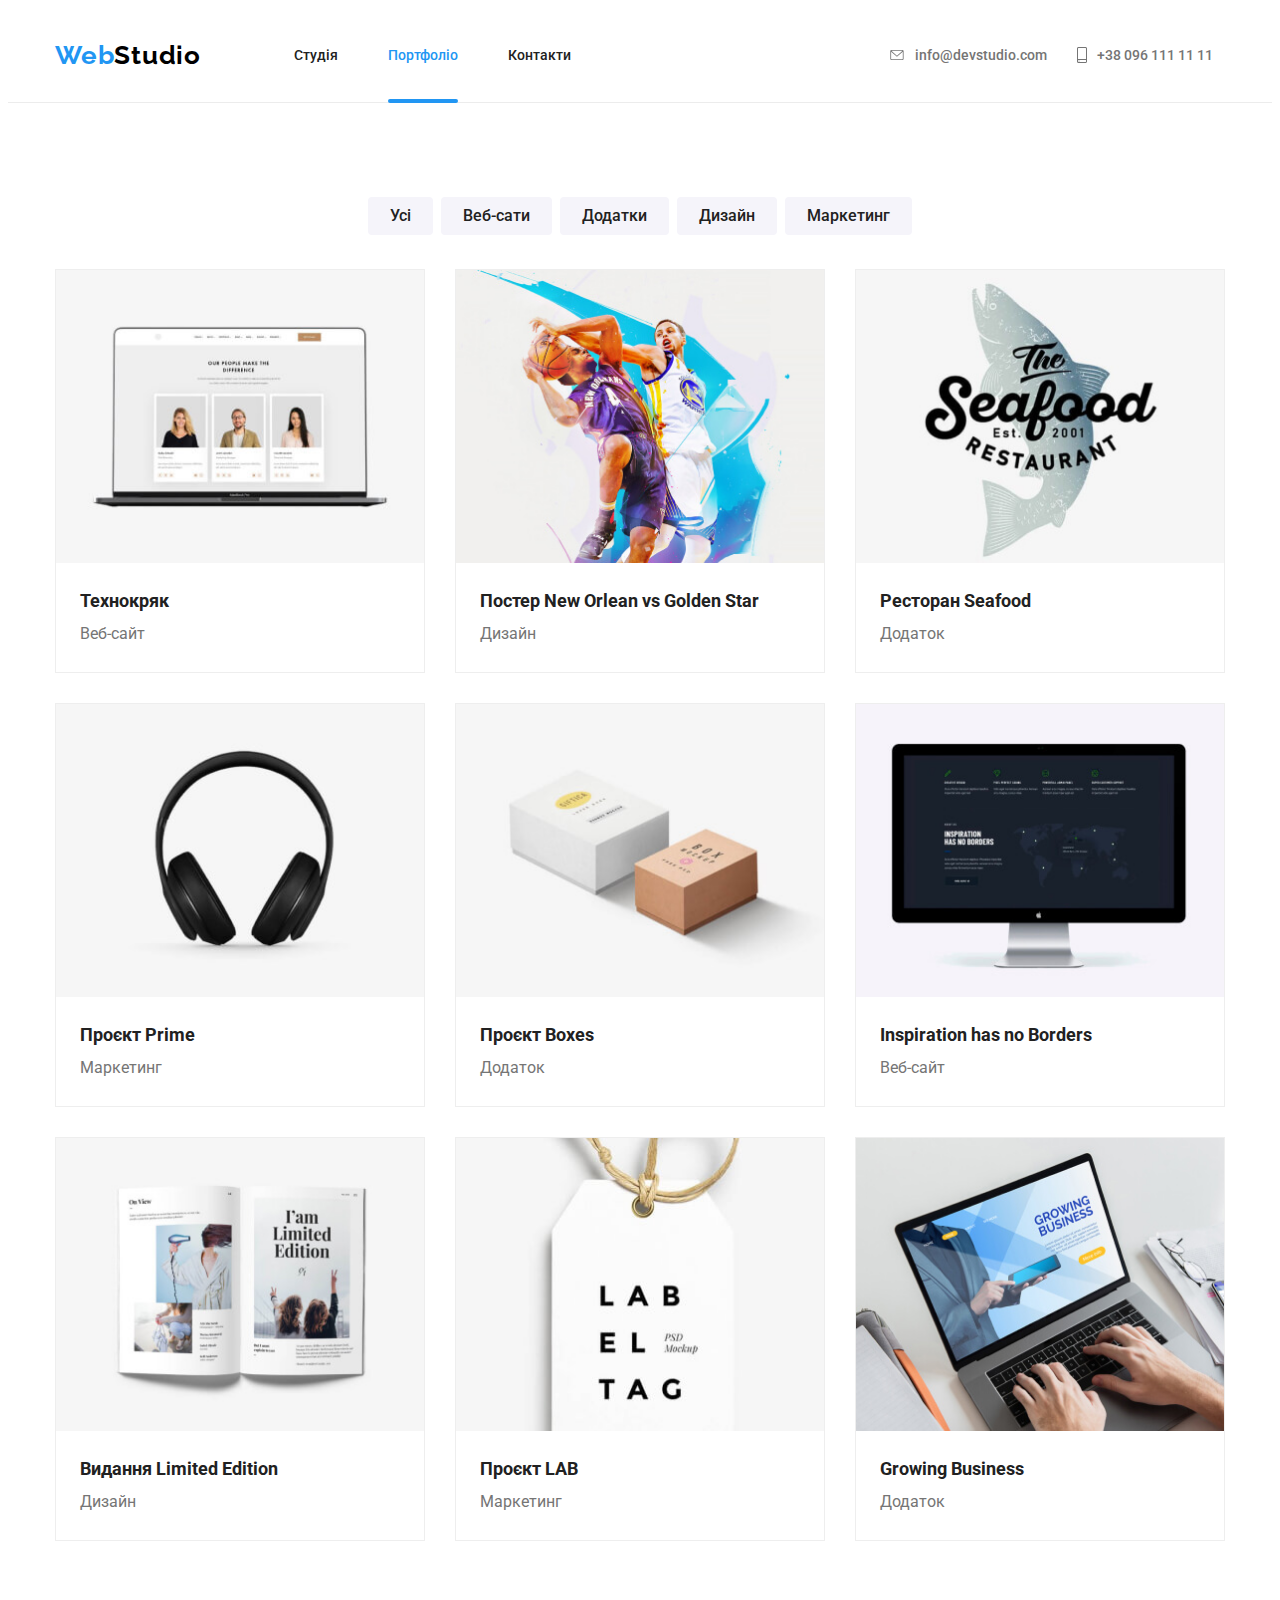
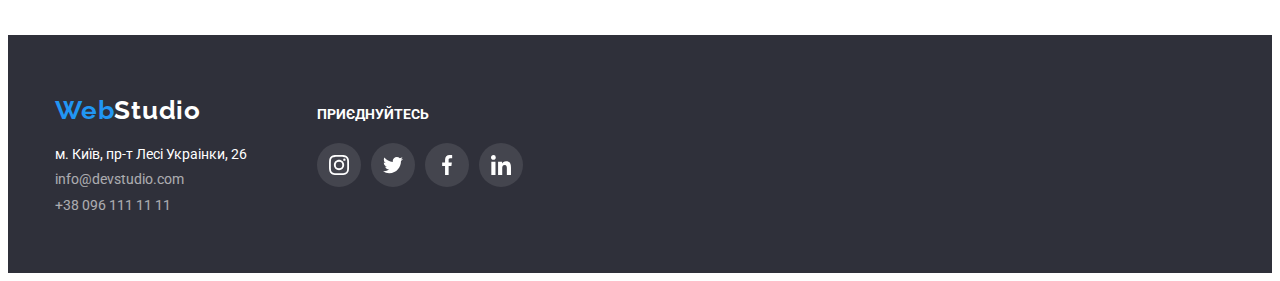
==== portfolio.html @ 398fbf96 "Add files via upload" ====
<!DOCTYPE html>
<html lang="uk">
  <head>
    <meta charset="UTF-8" />
    <meta http-equiv="X-UA-Compatible" content="IE=edge" />
    <meta name="viewport" content="width=device-width, initial-scale=1.0" />
    <title>Web studio</title>
    <link rel="preconnect" href="https://fonts.googleapis.com" />
    <link rel="preconnect" href="https://fonts.gstatic.com" crossorigin />
    <link
      href="https://fonts.googleapis.com/css2?family=Raleway:wght@700&family=Roboto:wght@400;500;700;900&display=swap"
      rel="stylesheet"
    />
    <link
      rel="stylesheet"
      href="https://cdnjs.cloudflare.com/ajax/libs/modern-normalize/1.1.0/modern-normalize.min.css"
      integrity="sha512-wpPYUAdjBVSE4KJnH1VR1HeZfpl1ub8YT/NKx4PuQ5NmX2tKuGu6U/JRp5y+Y8XG2tV+wKQpNHVUX03MfMFn9Q=="
      crossorigin="anonymous"
      referrerpolicy="no-referrer"
    />
    <link rel="stylesheet" href="./css/styles.css" />
  </head>
  <body>
    <header class="header">
      <div class="container">
        <nav class="header-nav">
          <a lang="en" class="link logo" href="./index.html"
            >Web<span class="logo-second-part">Studio</span></a
          >
          <ul class="list list-header-menu">
            <li class="left-header-item">
              <a class="link" href="./index.html">Студія</a>
            </li>
            <li class="left-header-item">
              <a class="link current" href="./portfolio.html">Портфоліо</a>
            </li>
            <li class="left-header-item">
              <a class="link" href="#">Контакти</a>
            </li>
          </ul>

          <ul class="list list-header-contacts">
            <li>
              <a class="link header-contacts" href="mailto:info@devstudio.com"
                ><svg class="icon-header" width="16" height="10">
                  <use href="./images/icons.svg#icon-envelope"></use></svg
                >info@devstudio.com</a
              >
            </li>
            <li>
              <a class="link header-contacts" href="tel:++380961111111"
                ><svg class="icon-header" width="10" height="16">
                  <use href="./images/icons.svg#icon-smartphone"></use></svg
                >+38 096 111 11 11</a
              >
            </li>
          </ul>
        </nav>
      </div>
    </header>
    <main>
      <!-- Головна секція -->
      <section class="section">
        <div class="container">
          <h1 class="visually-hidden">Project filter</h1>
          <ul class="list list-btn">
            <li class="btn">
              <button class="btn-portfolio" type="button">Усі</button>
            </li>
            <li class="btn">
              <button class="btn-portfolio" type="button">Веб-сати</button>
            </li>
            <li class="btn">
              <button class="btn-portfolio" type="button">Додатки</button>
            </li>
            <li class="btn">
              <button class="btn-portfolio" type="button">Дизайн</button>
            </li>
            <li class="btn">
              <button class="btn-portfolio" type="button">Маркетинг</button>
            </li>
          </ul>
          <ul class="list list-item">
            <li class="item">
              <div class="item-thumb">
                <img
                  src="./images/img_(5).jpg"
                  width="370"
                  alt="ноутбук із зображенням веб-сайту з трьома людьми"
                />
                <div class="item-overlay-text">
                  <p>
                    Ресурс пропонує комплексні пропозиції з різним рівнем
                    функціоналу та сервісів. Все це дозволить відвідувачу
                    отримати вичерпні відомості про компанію чи приватну особу.
                  </p>
                </div>
              </div>
              <div class="list-item-text">
                <h2 class="portfolio-title">Технокряк</h2>
                <p class="portfolio-text">Веб-сайт</p>
              </div>
            </li>
            <li class="item">
              <div class="item-thumb">
                <img
                  src="./images/img_(6).jpg"
                  width="370"
                  alt="постер з двома баскетболістами"
                />
                <div class="item-overlay-text">
                  <p>
                    Ресурс пропонує комплексні пропозиції з різним рівнем
                    функціоналу та сервісів. Все це дозволить відвідувачу
                    отримати вичерпні відомості про компанію чи приватну особу.
                  </p>
                </div>
              </div>
              <div class="list-item-text">
                <h2 class="portfolio-title">
                  Постер New Orlean vs Golden Star
                </h2>
                <p class="portfolio-text">Дизайн</p>
              </div>
            </li>
            <li class="item">
              <div class="item-thumb">
                <img
                  src="./images/img_(7).jpg"
                  width="370"
                  alt="логотип додатку ресторану"
                />
                <div class="item-overlay-text">
                  <p>
                    Ресурс пропонує комплексні пропозиції з різним рівнем
                    функціоналу та сервісів. Все це дозволить відвідувачу
                    отримати вичерпні відомості про компанію чи приватну особу.
                  </p>
                </div>
              </div>

              <div class="list-item-text">
                <h2 class="portfolio-title">Ресторан Seafood</h2>
                <p class="portfolio-text">Додаток</p>
              </div>
            </li>
            <li class="item">
              <div class="item-thumb">
                <img
                  src="./images/img_(8).jpg"
                  width="370"
                  alt="чорні навушники на світлому фоні"
                />
                <div class="item-overlay-text">
                  <p>
                    Ресурс пропонує комплексні пропозиції з різним рівнем
                    функціоналу та сервісів. Все це дозволить відвідувачу
                    отримати вичерпні відомості про компанію чи приватну особу.
                  </p>
                </div>
              </div>

              <div class="list-item-text">
                <h2 class="portfolio-title">Проєкт Prime</h2>
                <p class="portfolio-text">Маркетинг</p>
              </div>
            </li>
            <li class="item">
              <div class="item-thumb">
                <img
                  src="./images/img_(9).jpg"
                  width="370"
                  alt="біла та коричнева коробки на світлому фоні"
                />
                <div class="item-overlay-text">
                  <p>
                    Ресурс пропонує комплексні пропозиції з різним рівнем
                    функціоналу та сервісів. Все це дозволить відвідувачу
                    отримати вичерпні відомості про компанію чи приватну особу.
                  </p>
                </div>
              </div>

              <div class="list-item-text">
                <h2 class="portfolio-title">Проєкт Boxes</h2>
                <p class="portfolio-text">Додаток</p>
              </div>
            </li>
            <li class="item">
              <div class="item-thumb">
                <img
                  src="./images/img_(10).jpg"
                  width="370"
                  alt="комп'ютер із зображенням сайту"
                />
                <div class="item-overlay-text">
                  <p>
                    Ресурс пропонує комплексні пропозиції з різним рівнем
                    функціоналу та сервісів. Все це дозволить відвідувачу
                    отримати вичерпні відомості про компанію чи приватну особу.
                  </p>
                </div>
              </div>

              <div class="list-item-text">
                <h2 class="portfolio-title">Inspiration has no Borders</h2>
                <p class="portfolio-text">Веб-сайт</p>
              </div>
            </li>
            <li class="item">
              <div class="item-thumb">
                <img
                  src="./images/img_(11).jpg"
                  width="370"
                  alt="розгорнутий журналу з картинками"
                />
                <div class="item-overlay-text">
                  <p>
                    Ресурс пропонує комплексні пропозиції з різним рівнем
                    функціоналу та сервісів. Все це дозволить відвідувачу
                    отримати вичерпні відомості про компанію чи приватну особу.
                  </p>
                </div>
              </div>

              <div class="list-item-text">
                <h2 class="portfolio-title">Видання Limited Edition</h2>
                <p class="portfolio-text">Дизайн</p>
              </div>
            </li>
            <li class="item">
              <div class="item-thumb">
                <img
                  src="./images/img_(12).jpg"
                  width="370"
                  alt="біла бирка на нитці"
                />
                <div class="item-overlay-text">
                  <p>
                    Ресурс пропонує комплексні пропозиції з різним рівнем
                    функціоналу та сервісів. Все це дозволить відвідувачу
                    отримати вичерпні відомості про компанію чи приватну особу.
                  </p>
                </div>
              </div>

              <div class="list-item-text">
                <h2 class="portfolio-title">Проєкт LAB</h2>
                <p class="portfolio-text">Маркетинг</p>
              </div>
            </li>
            <li class="item">
              <div class="item-thumb">
                <img
                  src="./images/img_(13).jpg"
                  width="370"
                  alt="ноутбук із зображенням додатку"
                />
                <div class="item-overlay-text">
                  <p>
                    Ресурс пропонує комплексні пропозиції з різним рівнем
                    функціоналу та сервісів. Все це дозволить відвідувачу
                    отримати вичерпні відомості про компанію чи приватну особу.
                  </p>
                </div>
              </div>

              <div class="list-item-text">
                <h2 class="portfolio-title">Growing Business</h2>
                <p class="portfolio-text">Додаток</p>
              </div>
            </li>
          </ul>
        </div>
      </section>
    </main>
    <footer class="footer-bgc">
      <div class="container">
        <div class="contacts-social">
          <div class="logo-contact">
            <a lang="en" class="link logo-footer" href="./index.html"
              >Web<span class="footer-logo-second-part">Studio</span></a
            >
            <address class="footer-address">
              <ul class="list list-footer">
                <li>
                  <a
                    class="link footer-link"
                    href="https://goo.gl/maps/CPtrU1FHBa2aNyZL9"
                    target="_blank"
                    rel="noopener noreferrer nofollow"
                    >м. Київ, пр-т Лесі Украінки, 26</a
                  >
                </li>
                <li>
                  <a
                    class="link footer-link opacity-link"
                    href="mailto:info@devstudio.com"
                    >info@devstudio.com</a
                  >
                </li>
                <li>
                  <a
                    class="link footer-link opacity-link"
                    href="tel:++380961111111"
                    >+38 096 111 11 11</a
                  >
                </li>
              </ul>
            </address>
          </div>
          <div class="footer-social-link">
            <h2 class="footer-injoin">приєднуйтесь</h2>
            <ul class="list-footer-social">
              <li>
                <a class="link-footer-social" href="#"
                  ><svg class="icon-footer-social" width="20" height="20">
                    <use href="./images/icons.svg#icon-instagram"></use></svg
                ></a>
              </li>
              <li>
                <a class="link-footer-social" href="#"
                  ><svg class="icon-footer-social" width="20" height="20">
                    <use href="./images/icons.svg#icon-twitter"></use></svg
                ></a>
              </li>
              <li>
                <a class="link-footer-social" href="#"
                  ><svg class="icon-footer-social" width="20" height="20">
                    <use href="./images/icons.svg#icon-facebook"></use></svg
                ></a>
              </li>
              <li>
                <a class="link-footer-social" href="#"
                  ><svg class="icon-footer-social" width="20" height="20">
                    <use href="./images/icons.svg#icon-linkedin"></use></svg
                ></a>
              </li>
            </ul>
          </div>
        </div>
      </div>
    </footer>
  </body>
</html>
---- css/styles.css ----
:root {
  --primary-text-color: #212121;
  --secondary-text-color: #757575;
  --design-color: rgba(33, 150, 243, 1);
  --white-color: #ffffff;
  --dark-bgc: #2f303a;
  --light-bgc: #f5f4fa;
  --active-button: #188ce8;
  --logo-second-part-color: #000000;
  --primary-icons-color: #afb1b8;
  --timing-function: cubic-bezier(0.4, 0, 0.2, 1);
}

* {
  box-sizing: border-box;
}

body {
  font-family: "Roboto", "Raleway", sans-serif;
  color: var(--primary-text-color);
  font-size: 14px;
  font-weight: 400;
}

ul {
  list-style-type: none;
}

h1,
h2,
h3,
h4,
h5,
h6,
p,
ul {
  margin: 0;
  padding: 0;
}

img {
  display: block;
  max-width: 100%;
  height: auto;
}

.list {
  list-style: none;
  padding-left: 0;
  margin: 0;
}

.section {
  padding: 94px 0;
}

.container {
  width: 1200px;
  padding: 0 15px;
  margin: 0 auto;
}

/* UI components */
.link {
  position: relative;
  /* padding: 30px; */
  text-decoration: none;
  color: var(--primary-text-color);
  font-weight: 500;
  line-height: 1.17;
  transition: color 250ms var(--timing-function);
}
.link:hover,
.link:focus {
  color: var(--design-color);
}

.current {
  color: var(--design-color);
}

.current::after {
  content: "";
  position: absolute;
  left: 0;
  bottom: 0;
  margin-bottom: -40px;
  width: 100%;
  height: 4px;
  background-color: var(--design-color);
  border-radius: 2px;
}
/* WebStudio-logo*/
.logo {
  margin-right: 93px;
  font-size: 26px;
  font-weight: 700;
  line-height: 1.17;
  letter-spacing: 0.03em;
  font-family: "Raleway", sans-serif;
  color: var(--design-color);
}
.logo-second-part {
  color: var(--logo-second-part-color);
}

.header-contacts {
  color: var(--secondary-text-color);
  display: flex;
  align-items: center;
  gap: 10px;
}
.footer-link {
  color: var(--white-color);
  font-weight: 400;
}
.opacity-link {
  opacity: 60%;
}
.btn-studia {
  display: block;
  margin-right: auto;
  margin-left: auto;
  background-color: var(--design-color);
  color: var(--white-color);
  box-shadow: 0px 4px 4px rgba(0, 0, 0, 0.15);
  border-radius: 4px;
  width: 216px;
  height: 50px;
  cursor: pointer;
  font-family: inherit;
  font-size: 16px;
  font-weight: 700;
  line-height: 1.88;
  border: transparent;
  transition: color 250ms var(--timing-function),
    background-color 250ms var(--timing-function);
}
.btn-studia:hover,
.btn-studia:focus {
  color: var(--white-color);
  background-color: var(--active-button);
}

/*Header*/
.header {
  padding: 32px 0;
  border-bottom: 1px solid #ececec;
}

.header-nav {
  display: flex;
  align-items: center;
}

.list-header-menu {
  display: flex;
}
.list-header-contacts {
  display: flex;
  gap: 30px;
}

.left-header-item {
  margin-right: 50px;
}

.left-header-item:last-child {
  margin-right: 318px;
}

.right-header-item:last-child {
  margin: 0;
}

.icon-header {
  fill: currentColor;
}

.icon-header:hover,
.icon-header:focus {
  fill: currentColor;
}

/*Hero Sections */
.hero-title {
  margin: 0 auto 30px;
  min-width: 696px;
  color: var(--white-color);
  text-transform: uppercase;
  text-align: center;
  font-size: 44px;
  line-height: 1.36;
  font-weight: 900;
}

.hero-bgc {
  max-width: 1600px;
  margin: 0 auto;
  padding: 200px 0;
  background-color: var(--dark-bgc);
}

.bgi {
  background-image: linear-gradient(
      rgba(47, 48, 58, 0.4),
      rgba(47, 48, 58, 0.4)
    ),
    url(../images/bgi.jpg);
  background-position: center;
}
.backdrop {
  position: fixed;
  top: 0;
  left: 0;
  width: 100%;
  height: 100%;
  background-color: rgba(0, 0, 0, 0.2);
  opacity: 1;
  visibility: visible;
  transition: opacity 250ms var(--timing-function),
  visibility 250ms var(--timing-function);
}

.backdrop.is-hidden {
  opacity: 0;
  visibility: hidden;
  pointer-events: none;
}
.backdrop.is-hidden .modal {
  transform: translate(-50%, -50%) scale(0.9);
}

.modal {
  position: absolute;
  left: 50%;
  top: 50%;
  transform: translate(-50%, -50%) scale(1);
  width: 100%;
  max-width: 528px;
  height: 100%;
  max-height: 581px;
  box-shadow: 0px 1px 3px rgba(0, 0, 0, 0.12), 0px 1px 1px rgba(0, 0, 0, 0.14),
    0px 2px 1px rgba(0, 0, 0, 0.2);
  border-radius: 4px;
  background-color: var(--white-color);
  transition: transform 250ms var(--timing-function);
}
.button-modal {
  position: absolute;
  top: 8px;
  right: 8px;
  display: flex;
  justify-content: center;
  align-items: center;
  width: 30px;
  height: 30px;
  border-radius: 50%;
  border: 1px solid rgba(0, 0, 0, 0.1);
  background-color: #fff;
}

/* Hidden title 2-nd section */
.benefits {
  padding-bottom: 0;
}

.list-benefits {
  display: flex;
  gap: 30px;
}

.thumb {
  display: flex;
  justify-content: center;
  align-items: center;
  margin-bottom: 30px;
  border-radius: 4px;
  width: 270px;
  height: 120px;
  background-color: var(--light-bgc);
}

.visually-hidden {
  position: absolute;
  width: 1px;
  height: 1px;
  margin: -1px;
  padding: 0;
  overflow: hidden;
  border: 0;
}

.post-title {
  margin-bottom: 10px;
  line-height: 1.17;
}

.post-text {
  margin-bottom: 0;
  color: var(--secondary-text-color);
  line-height: 1.7;
}

/* Section 3 */
.list-flex {
  display: flex;
  gap: 30px;
}
.section-title {
  margin-bottom: 50px;
  font-size: 36px;
  line-height: 1.17;
  text-align: center;
}

.img-overlay {
  position: relative;
  z-index: -1;
}

.text-overlay {
  position: absolute;
  left: 0;
  bottom: 0;
  height: 70px;
  width: 100%;
  background-color: rgba(47, 48, 58, 0.8);
  display: flex;
  justify-content: center;
  align-items: center;
}

.text-overlay h3 {
  text-transform: uppercase;
  color: var(--white-color);
  font-size: 14px;
  line-height: 1.17;
}
/* Section 4 */
.team-flex {
  display: flex;
  gap: 30px;
}
.team-list-item {
  flex-basis: calc((100% - 90px) / 4);
  background-color: var(--white-color);
  box-shadow: 0px 1px 3px rgba(0, 0, 0, 0.12), 0px 1px 1px rgba(0, 0, 0, 0.14),
    0px 2px 1px rgba(0, 0, 0, 0.2);
  border-radius: 0px 0px 4px 4px;
}

.team-title-text {
  text-align: center;
  padding: 30px;
}

.team-titles {
  margin-bottom: 10px;
  font-size: 16px;
  line-height: 1.17;
  font-weight: 500;
}

.team-text {
  margin-bottom: 16px;
  color: var(--secondary-text-color);
  font-size: 16px;
  line-height: 1.17;
}

.list-team-social {
  display: flex;
  gap: 10px;
  justify-content: center;
}

.link-team-social {
  display: flex;
  justify-content: center;
  align-items: center;
  width: 44px;
  height: 44px;
  border-radius: 50%;
  transition: background-color 250ms var(--timing-function);
}

.link-team-social:hover,
.link-team-social:focus {
  background-color: var(--design-color);
  border-radius: 50%;
}

.link-team-social:hover svg,
.link-team-social:focus svg {
  fill: var(--white-color);
}

.icon-team-social {
  fill: var(--primary-icons-color);
}

.team-bgc {
  background-color: var(--light-bgc);
}

/* Section 5 */
.list-logo {
  display: flex;
  justify-content: center;
  align-items: center;
  gap: 30px;
}

.link-logo {
  display: flex;
  justify-content: center;
  align-items: center;
  width: 170px;
  height: 92px;
  fill: var(--primary-icons-color);
  border: 1px solid var(--primary-icons-color);
  border-radius: 4px;
  transition: border 250ms var(--timing-function),
    fill 250ms var(--timing-function);
}

.link-logo:hover,
.link-logo:focus {
  fill: var(--design-color);
  border: 1px solid var(--design-color);
}

/*Footer*/
.footer-bgc {
  padding: 60px 0;
  background-color: var(--dark-bgc);
}

.footer-logo-second-part {
  color: var(--white-color);
}

.logo-footer {
  display: block;
  font-size: 26px;
  font-weight: 700;
  line-height: 1.17;
  letter-spacing: 0.03em;
  font-family: "Raleway", sans-serif;
  color: var(--design-color);
}

.list-footer {
  display: flex;
  flex-direction: column;
  gap: 9px;
}

.footer-address {
  font-style: normal;
}

.icon-footer-social {
  fill: var(--white-color);
}

.logo-contact {
  display: flex;
  gap: 20px;
  flex-direction: column;
}

.contacts-social {
  display: flex;
  align-items: baseline;
  gap: 70px;
}

.footer-injoin {
  margin-bottom: 20px;
  line-height: 1.17;
  font-size: 14px;
  text-transform: uppercase;
  color: var(--white-color);
}
.list-footer-social {
  display: flex;
  gap: 10px;
}

.link-footer-social {
  background-color: rgba(255, 255, 255, 0.1);
  display: flex;
  justify-content: center;
  align-items: center;
  border-radius: 50%;
  width: 44px;
  height: 44px;
  transition: background-color 250ms var(--timing-function);
}

.link-footer-social:hover,
.link-footer-social:focus {
  background-color: var(--design-color);
}

/* PORTFOLIO PAGE */
/* button portfolio */
.btn-portfolio {
  padding: 6px 22px;
  background-color: var(--light-bgc);
  color: var(--primary-text-color);
  border-radius: 4px;
  cursor: pointer;
  font-family: inherit;
  font-size: 16px;
  font-weight: 500;
  line-height: 1.63;
  border: transparent;
  box-shadow: none;
  transition: color 250ms var(--timing-function),
    background-color 250ms var(--timing-function),
    box-shadow 250ms var(--timing-function);
}
.btn-portfolio:hover,
.btn-portfolio:focus {
  box-shadow: 0px 4px 4px rgba(0, 0, 0, 0.15);
  color: var(--white-color);
  background-color: var(--design-color);
}
.list-btn {
  display: flex;
  justify-content: center;
  gap: 8px;
  margin-bottom: 34px;
}



/* portfolio section */
.portfolio-title {
  font-size: 18px;
  line-height: 2;
}
.portfolio-text {
  color: var(--secondary-text-color);
  font-size: 16px;
  line-height: 1.88;
}
.item {
  width: 370px;
  height: 404px;
  border: 1px solid #eeeeee;
}

.item:focus,
.item:hover {
  box-shadow: 0px 1px 1px rgba(0, 0, 0, 0.12), 0px 4px 4px rgba(0, 0, 0, 0.06),
    1px 4px 6px rgba(0, 0, 0, 0.16);
}

.list-item {
  display: flex;
  flex-wrap: wrap;
  gap: 30px;
}

.list-item-text {
  padding: 20px 24px;
}

.item-thumb {
  position: relative;
  overflow: hidden;
}
.item-overlay-text {
  position: absolute;
  top: 0;
  left: 0;
  width: 100%;
  height: 100%;
  padding: 63px 24px;
  background-color: rgba(33, 150, 243, 0.9);
  transform: translateY(100%);
  font-size: 18px;
  line-height: 1.55;
  color: var(--white-color);
  opacity: 0;
  transition: transform 250ms var(--timing-function),
    opacity 250ms var(--timing-function);
  overflow: auto;
}

.item:hover .item-overlay-text {
  opacity: 1;
  transform: translateY(0);
}
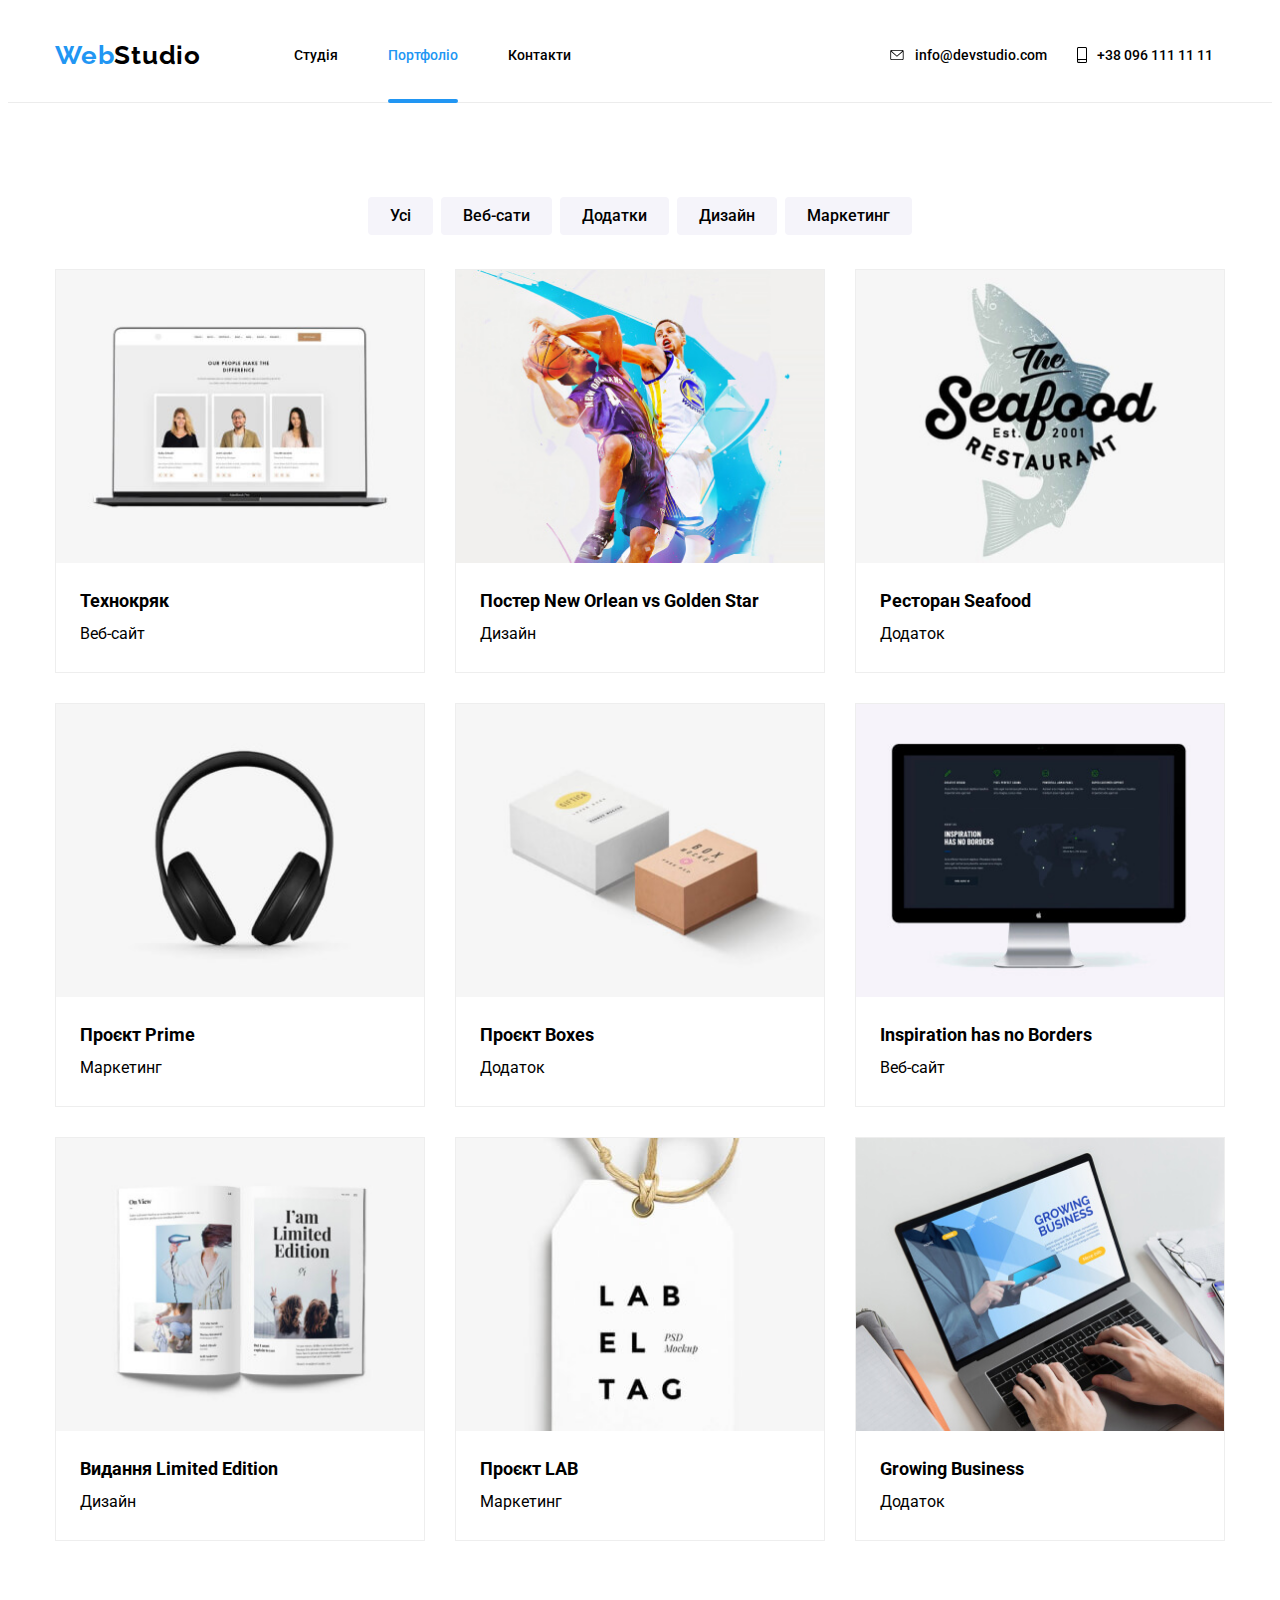
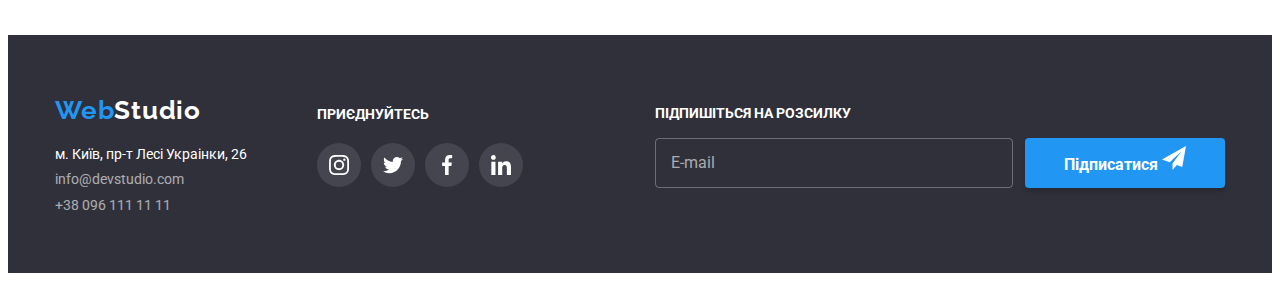
==== commit 35fc1a18: "hw6" ====
--- a/portfolio.html
+++ b/portfolio.html
@@ -274,6 +274,7 @@
         </div>
       </section>
     </main>
+    <!-- FOOTER -->
     <footer class="footer-bgc">
       <div class="container">
         <div class="contacts-social">
@@ -338,6 +339,37 @@
               </li>
             </ul>
           </div>
+          <!-- Підписатися -->
+          <div class="container-footer-form">
+            <h2>
+              <span class="footer-form-title">Підпишіться на розсилку</span>
+            </h2>
+            <form name="footer-form" autocomplete="on" novalidate>
+              <div class="footer-form">
+                <input
+                  class="footer-form-input"
+                  id="footer-user-email"
+                  type="email"
+                  name="user-email"
+                />
+                <label for="footer-user-email">
+                  <span class="footer-form-label">E-mail</span></label
+                >
+              </div>
+
+              <div class="footer-submit-flex">
+                <button
+                  class="btn-studia form-submit footer-form-submit"
+                  type="submit"
+                >
+                  Підписатися
+                  <svg class="icon-footer-social" width="24" height="24">
+                    <use href="./images/icons.svg#icon-send"></use>
+                  </svg>
+                </button>
+              </div>
+            </form>
+          </div>
         </div>
       </div>
     </footer>
--- a/css/styles.css
+++ b/css/styles.css
@@ -1,14 +1,25 @@
 :root {
-  --primary-text-color: #212121;
-  --secondary-text-color: #757575;
-  --design-color: rgba(33, 150, 243, 1);
+  --primary-dark-color: #212121;
+  --primary-dark-color-opacity20: #21212133;
+  --secondary-dark-color: #757575;
+  --secondary-dark-color-opacity50: #75757580;
+  --design-color: #2196f3;
+  --design-color-opacity90: #2196f3e6;
   --white-color: #ffffff;
+  --white-color-opacity10: #ffffff1a;
+  --white-color-opacity30: #ffffff4d;
+  --white-color-opacity60: #ffffff99;
+  --black-color: #000000;
+  --black-color-opacity20: #0003;
+  --black-color-opacity10: #0000001a;
   --dark-bgc: #2f303a;
+  --dark-bgc-opacity80: #2f303acc;
   --light-bgc: #f5f4fa;
   --active-button: #188ce8;
   --logo-second-part-color: #000000;
   --primary-icons-color: #afb1b8;
   --timing-function: cubic-bezier(0.4, 0, 0.2, 1);
+  --border-item: #eeeeee;
 }
 
 * {
@@ -44,6 +55,14 @@
   height: auto;
 }
 
+button {
+  cursor: pointer;
+}
+
+label {
+  cursor: pointer;
+}
+
 .list {
   list-style: none;
   padding-left: 0;
@@ -55,6 +74,7 @@
 }
 
 .container {
+  position: relative;
   width: 1200px;
   padding: 0 15px;
   margin: 0 auto;
@@ -215,11 +235,11 @@
   left: 0;
   width: 100%;
   height: 100%;
-  background-color: rgba(0, 0, 0, 0.2);
+  background-color: var(--black-color-opacity20);
   opacity: 1;
   visibility: visible;
   transition: opacity 250ms var(--timing-function),
-  visibility 250ms var(--timing-function);
+    visibility 250ms var(--timing-function);
 }
 
 .backdrop.is-hidden {
@@ -228,25 +248,34 @@
   pointer-events: none;
 }
 .backdrop.is-hidden .modal {
-  transform: translate(-50%, -50%) scale(0.9);
+  transform: scale(0.9);
+}
+
+.modal-container {
+  display: flex;
+  justify-content: center;
+  align-items: center;
+  padding: 20px;
+  height: 100%;
 }
 
 .modal {
-  position: absolute;
-  left: 50%;
-  top: 50%;
-  transform: translate(-50%, -50%) scale(1);
+  transform: scale(1);
+  /* position: relative; */
   width: 100%;
   max-width: 528px;
   height: 100%;
   max-height: 581px;
+  padding: 40px;
   box-shadow: 0px 1px 3px rgba(0, 0, 0, 0.12), 0px 1px 1px rgba(0, 0, 0, 0.14),
     0px 2px 1px rgba(0, 0, 0, 0.2);
   border-radius: 4px;
+  overflow-y: auto;
   background-color: var(--white-color);
   transition: transform 250ms var(--timing-function);
 }
-.button-modal {
+
+.modal-close {
   position: absolute;
   top: 8px;
   right: 8px;
@@ -256,8 +285,145 @@
   width: 30px;
   height: 30px;
   border-radius: 50%;
-  border: 1px solid rgba(0, 0, 0, 0.1);
+  border: 1px solid var(--black-color-opacity10);
   background-color: #fff;
+}
+
+.modal-close svg {
+  fill: var(--black-color);
+  transition: fill 250ms var(--timing-function);
+}
+
+.modal-close:hover svg {
+  fill: var(--design-color);
+}
+
+.modal-title {
+  margin-bottom: 12px;
+  font-size: 20px;
+  text-align: center;
+  line-height: 1.17;
+  color: var(--primary-text-color);
+}
+
+.form-field {
+  display: flex;
+  flex-direction: column;
+  gap: 4px;
+  position: relative;
+  margin-bottom: 10px;
+}
+
+.form-field-label {
+  width: fit-content;
+  color: var(--secondary-dark-color);
+  font-size: 12px;
+  line-height: 1.17;
+}
+
+.form-field-input {
+  width: 100%;
+  height: 40px;
+  padding: 0 12px 0 40px;
+  border: 1px solid var(--primary-dark-color-opacity20);
+  border-radius: 4px;
+  outline: none;
+  transition: border 250ms var(--timing-function);
+}
+
+.form-field-input:focus {
+  border-color: var(--design-color);
+}
+
+.form-field-input:focus + .form-field-icon {
+  fill: var(--design-color);
+}
+
+.input-icon-container {
+  position: relative;
+}
+
+.form-field-icon {
+  position: absolute;
+  top: 50%;
+  left: 12px;
+  transform: translateY(-50%);
+  fill: var(--primary-dark-color);
+}
+
+.label-textarea-container {
+  display: flex;
+  flex-direction: column;
+  gap: 4px;
+  margin-bottom: 20px;
+}
+
+.form-field-textarea {
+  height: 120px;
+  padding: 12px 16px;
+  border: 1px solid var(--primary-dark-color-opacity20);
+  border-radius: 4px;
+  outline: none;
+  resize: none;
+  transition: border 250ms var(--timing-function);
+}
+
+.form-field-textarea:focus {
+  border: 1px solid var(--design-color);
+}
+
+.form-field-textarea::placeholder {
+  font-size: 12px;
+  line-height: 1.17;
+  color: var(--secondary-dark-color-opacity50);
+}
+
+.form-field-checkbox {
+  margin-bottom: 30px;
+}
+
+.checkbox {
+  display: flex;
+  align-items: center;
+}
+
+.checkbox-input {
+  appearance: none;
+}
+
+.checkbox-icon {
+  position: absolute;
+  margin-left: 12px;
+  fill: transparent;
+  border: 2px solid var(--primary-dark-color);
+  border-radius: 2px;
+  transition: fill 250ms var(--timing-function),
+    background-color 250ms var(--timing-function),
+    border-color 250ms var(--timing-function);
+}
+
+.checkbox-input:checked + .checkbox-icon {
+  fill: var(--white-color);
+  background-color: var(--design-color);
+  border-color: var(--design-color);
+}
+
+.form-checkbox-label {
+  position: relative;
+  padding-left: 35px;
+  color: var(--secondary-dark-color);
+  font-size: 14px;
+  line-height: 1.71;
+  cursor: pointer;
+}
+
+.checkbox-link {
+  color: var(--design-color);
+}
+
+.form-submit {
+  width: 200px;
+  margin: auto;
 }
 
 /* Hidden title 2-nd section */
@@ -325,7 +491,7 @@
   bottom: 0;
   height: 70px;
   width: 100%;
-  background-color: rgba(47, 48, 58, 0.8);
+  background-color: var(--dark-bgc-opacity80);
   display: flex;
   justify-content: center;
   align-items: center;
@@ -432,10 +598,6 @@
 }
 
 /*Footer*/
-.footer-bgc {
-  padding: 60px 0;
-  background-color: var(--dark-bgc);
-}
 
 .footer-logo-second-part {
   color: var(--white-color);
@@ -490,7 +652,7 @@
 }
 
 .link-footer-social {
-  background-color: rgba(255, 255, 255, 0.1);
+  background-color: var(--white-color-opacity10);
   display: flex;
   justify-content: center;
   align-items: center;
@@ -505,6 +667,67 @@
   background-color: var(--design-color);
 }
 
+.footer-bgc {
+  padding: 60px 0;
+  background-color: var(--dark-bgc);
+}
+
+.container-footer-form {
+  position: absolute;
+  top: 7px;
+  right: 15px;
+  width: 570px;
+  height: 86px;
+}
+
+.footer-form-title {
+  position: absolute;
+  top: 0;
+  left: 0;
+  text-transform: uppercase;
+  font-size: 14px;
+  line-height: 1.7;
+  color: var(--white-color);
+}
+
+.footer-form {
+  position: absolute;
+  bottom: 0;
+  left: 0;
+}
+
+.footer-form-label {
+  position: absolute;
+  top: 50%;
+  left: 16px;
+  transform: translateY(-50%);
+  color: var(--white-color-opacity60);
+  font-size: 16px;
+  line-height: 1.25;
+}
+
+.footer-form-input {
+  width: 358px;
+  height: 50px;
+  padding: 0 12px 0 79px;
+  border: 1px solid var(--white-color-opacity30);
+  background-color: transparent;
+  border-radius: 4px;
+  outline: none;
+}
+
+.footer-form-submit {
+  position: absolute;
+  bottom: 0;
+  right: 0;
+}
+
+.footer-submit-flex {
+  display: flex;
+  justify-content: center;
+  align-items: center;
+  gap: 10px;
+}
 /* PORTFOLIO PAGE */
 /* button portfolio */
 .btn-portfolio {
@@ -536,8 +759,6 @@
   margin-bottom: 34px;
 }
 
-
-
 /* portfolio section */
 .portfolio-title {
   font-size: 18px;
@@ -551,7 +772,7 @@
 .item {
   width: 370px;
   height: 404px;
-  border: 1px solid #eeeeee;
+  border: 1px solid var(--border-item);
 }
 
 .item:focus,
@@ -581,7 +802,7 @@
   width: 100%;
   height: 100%;
   padding: 63px 24px;
-  background-color: rgba(33, 150, 243, 0.9);
+  background-color: var(--design-color-opacity90);
   transform: translateY(100%);
   font-size: 18px;
   line-height: 1.55;
@@ -596,4 +817,3 @@
   opacity: 1;
   transform: translateY(0);
 }
-
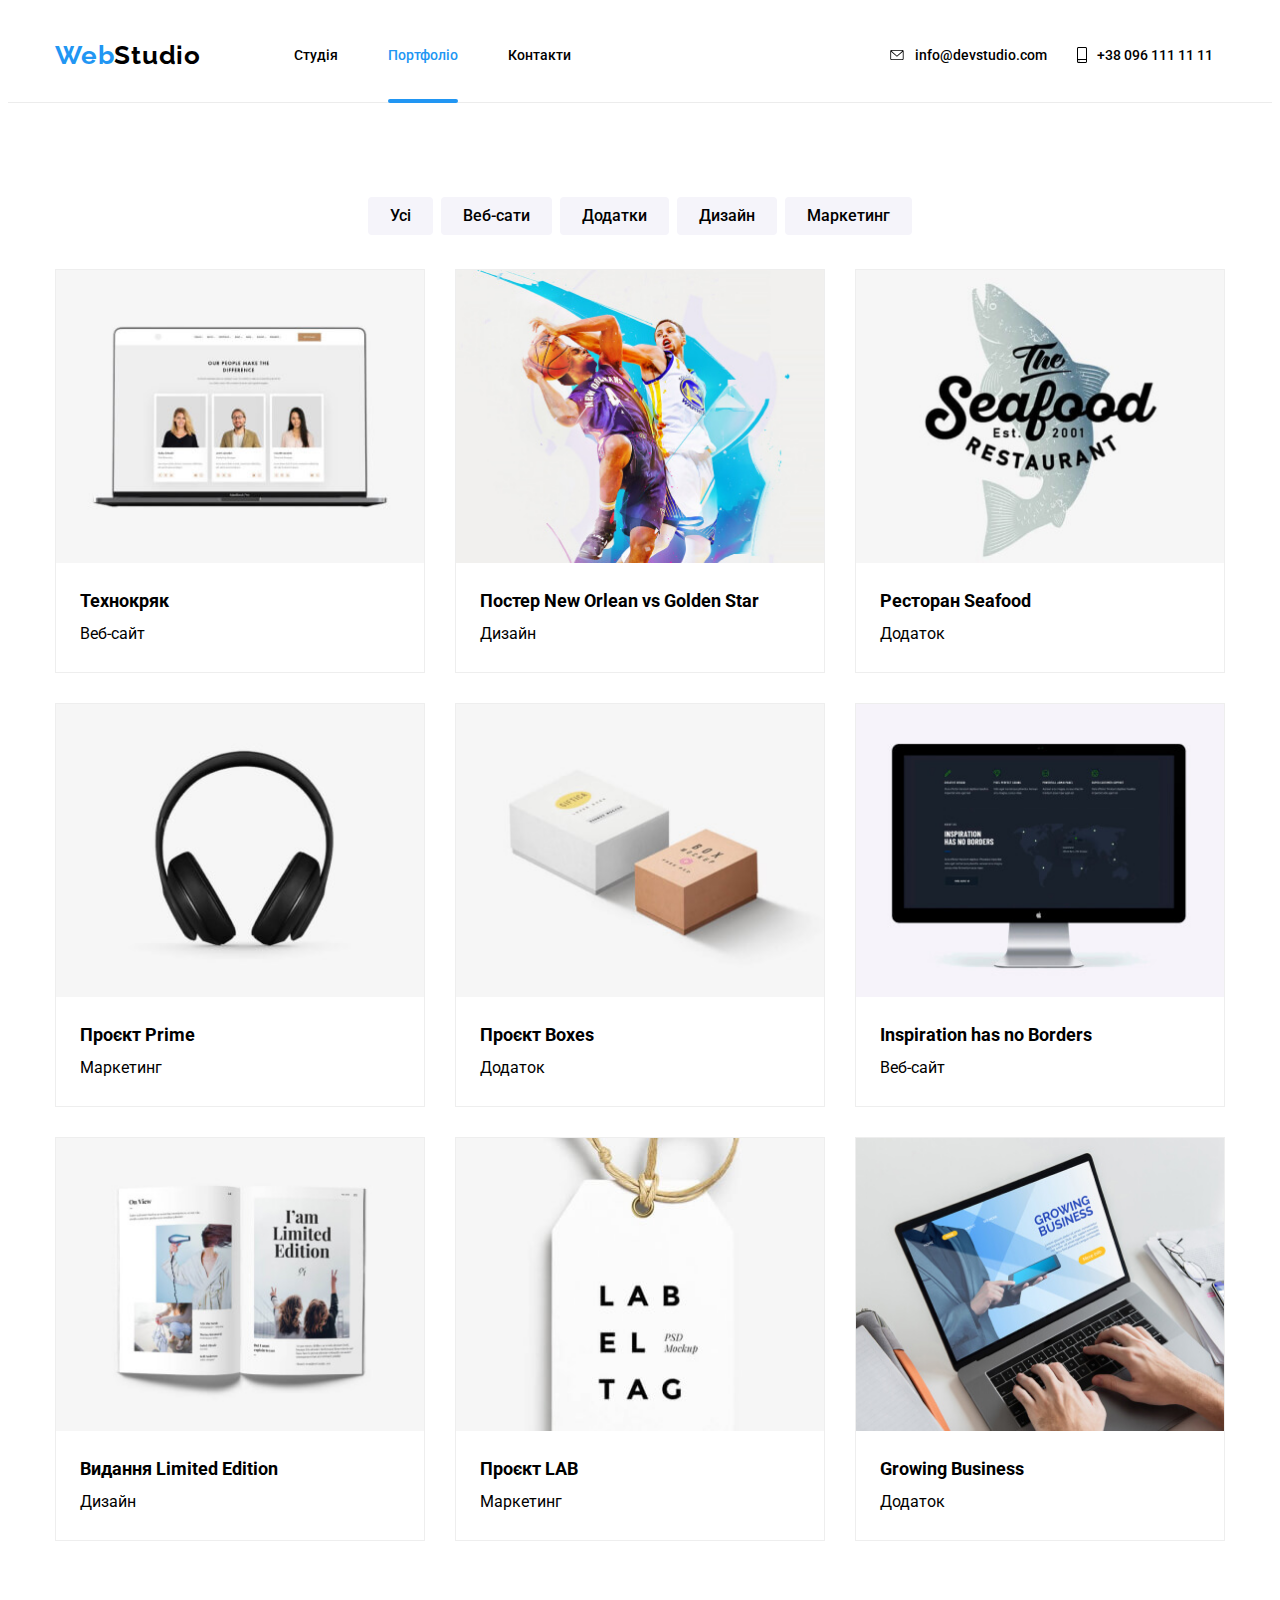
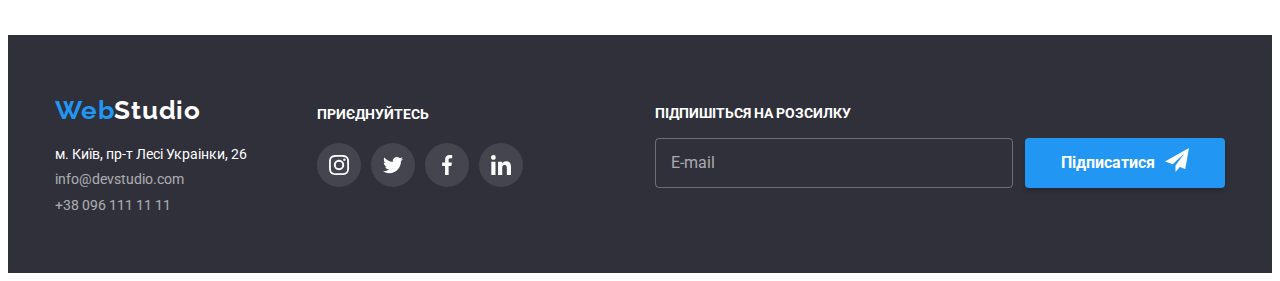
==== commit 4f3a1761: "flex" ====
--- a/portfolio.html
+++ b/portfolio.html
@@ -356,18 +356,15 @@
                   <span class="footer-form-label">E-mail</span></label
                 >
               </div>
-
-              <div class="footer-submit-flex">
-                <button
-                  class="btn-studia form-submit footer-form-submit"
-                  type="submit"
-                >
-                  Підписатися
-                  <svg class="icon-footer-social" width="24" height="24">
-                    <use href="./images/icons.svg#icon-send"></use>
-                  </svg>
-                </button>
-              </div>
+              <button
+                class="btn-studia form-submit footer-form-submit"
+                type="submit"
+              >
+                Підписатися
+                <svg class="icon-footer-social" width="24" height="24">
+                  <use href="./images/icons.svg#icon-send"></use>
+                </svg>
+              </button>
             </form>
           </div>
         </div>
--- a/css/styles.css
+++ b/css/styles.css
@@ -720,14 +720,13 @@
   position: absolute;
   bottom: 0;
   right: 0;
-}
-
-.footer-submit-flex {
-  display: flex;
-  justify-content: center;
-  align-items: center;
+  padding: 10px 24px;
+  display: flex;
+  align-content: center;
+  justify-content: center;
   gap: 10px;
 }
+
 /* PORTFOLIO PAGE */
 /* button portfolio */
 .btn-portfolio {
